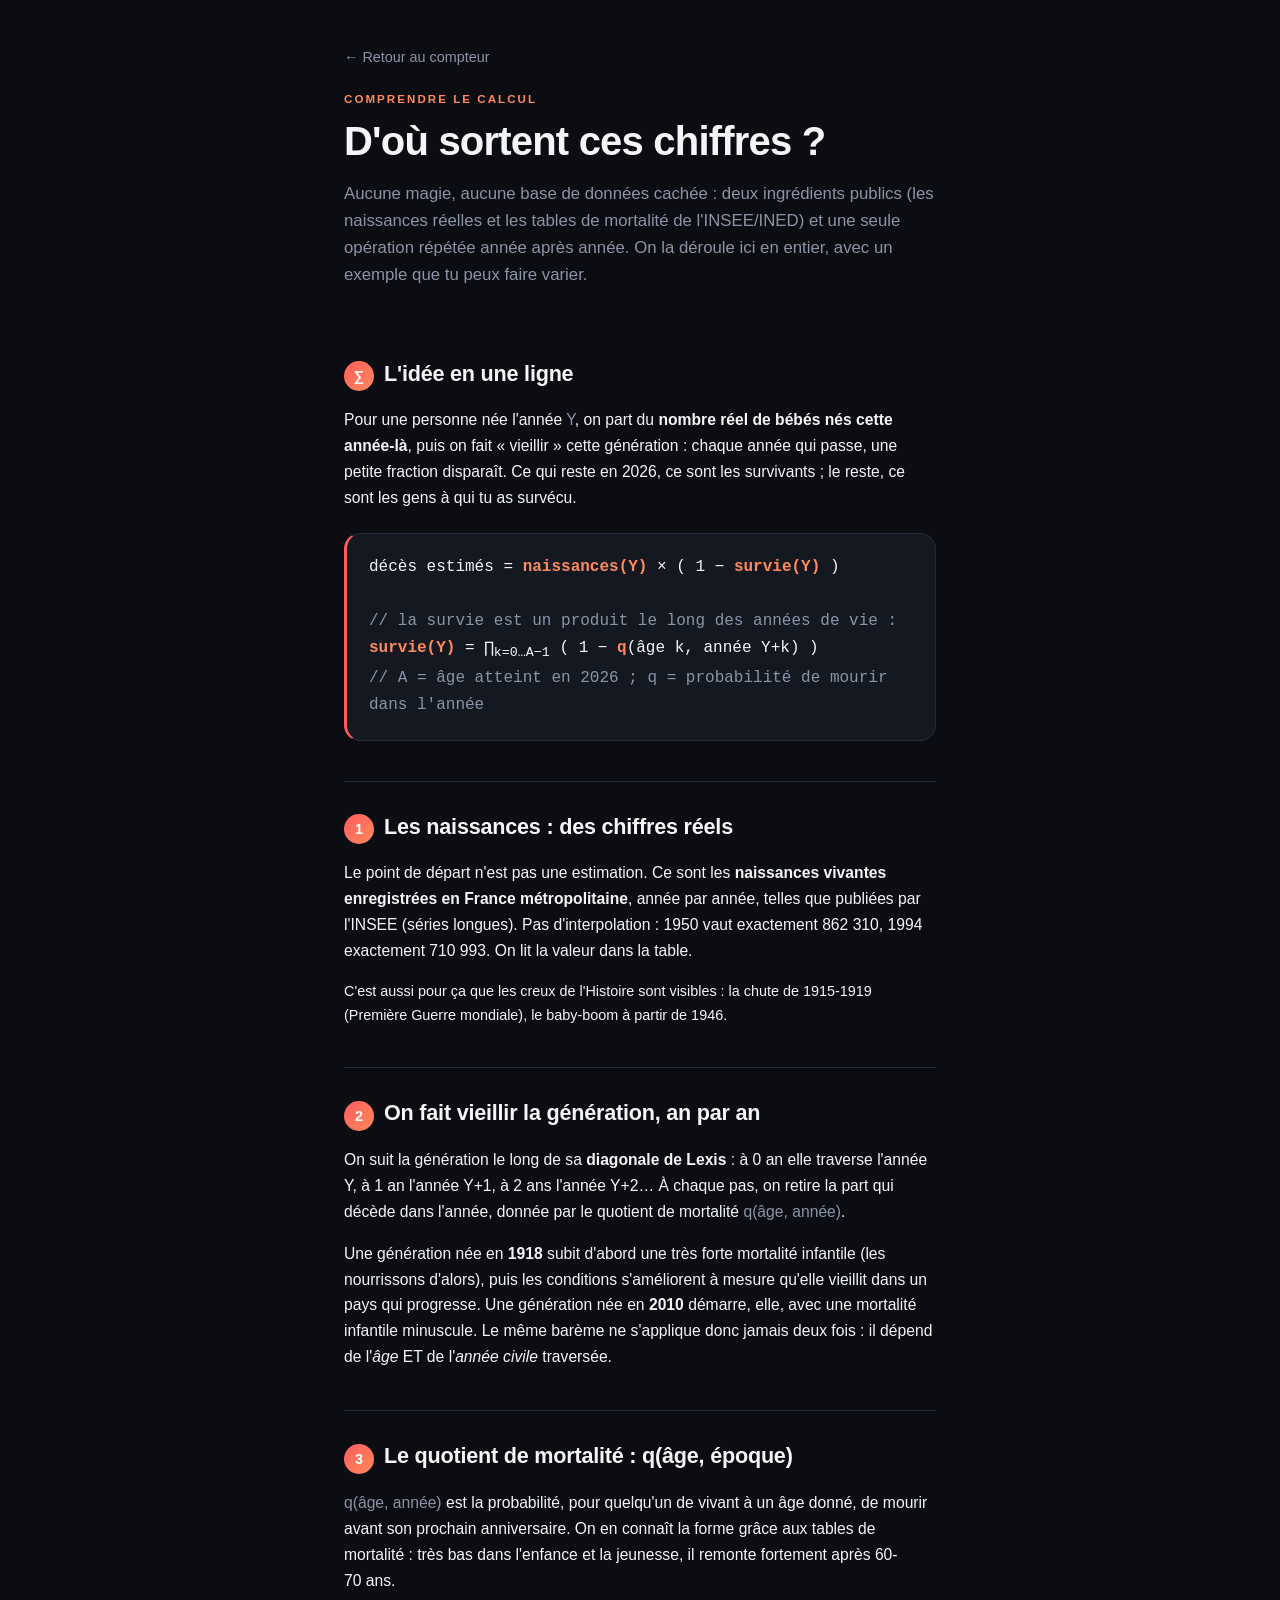
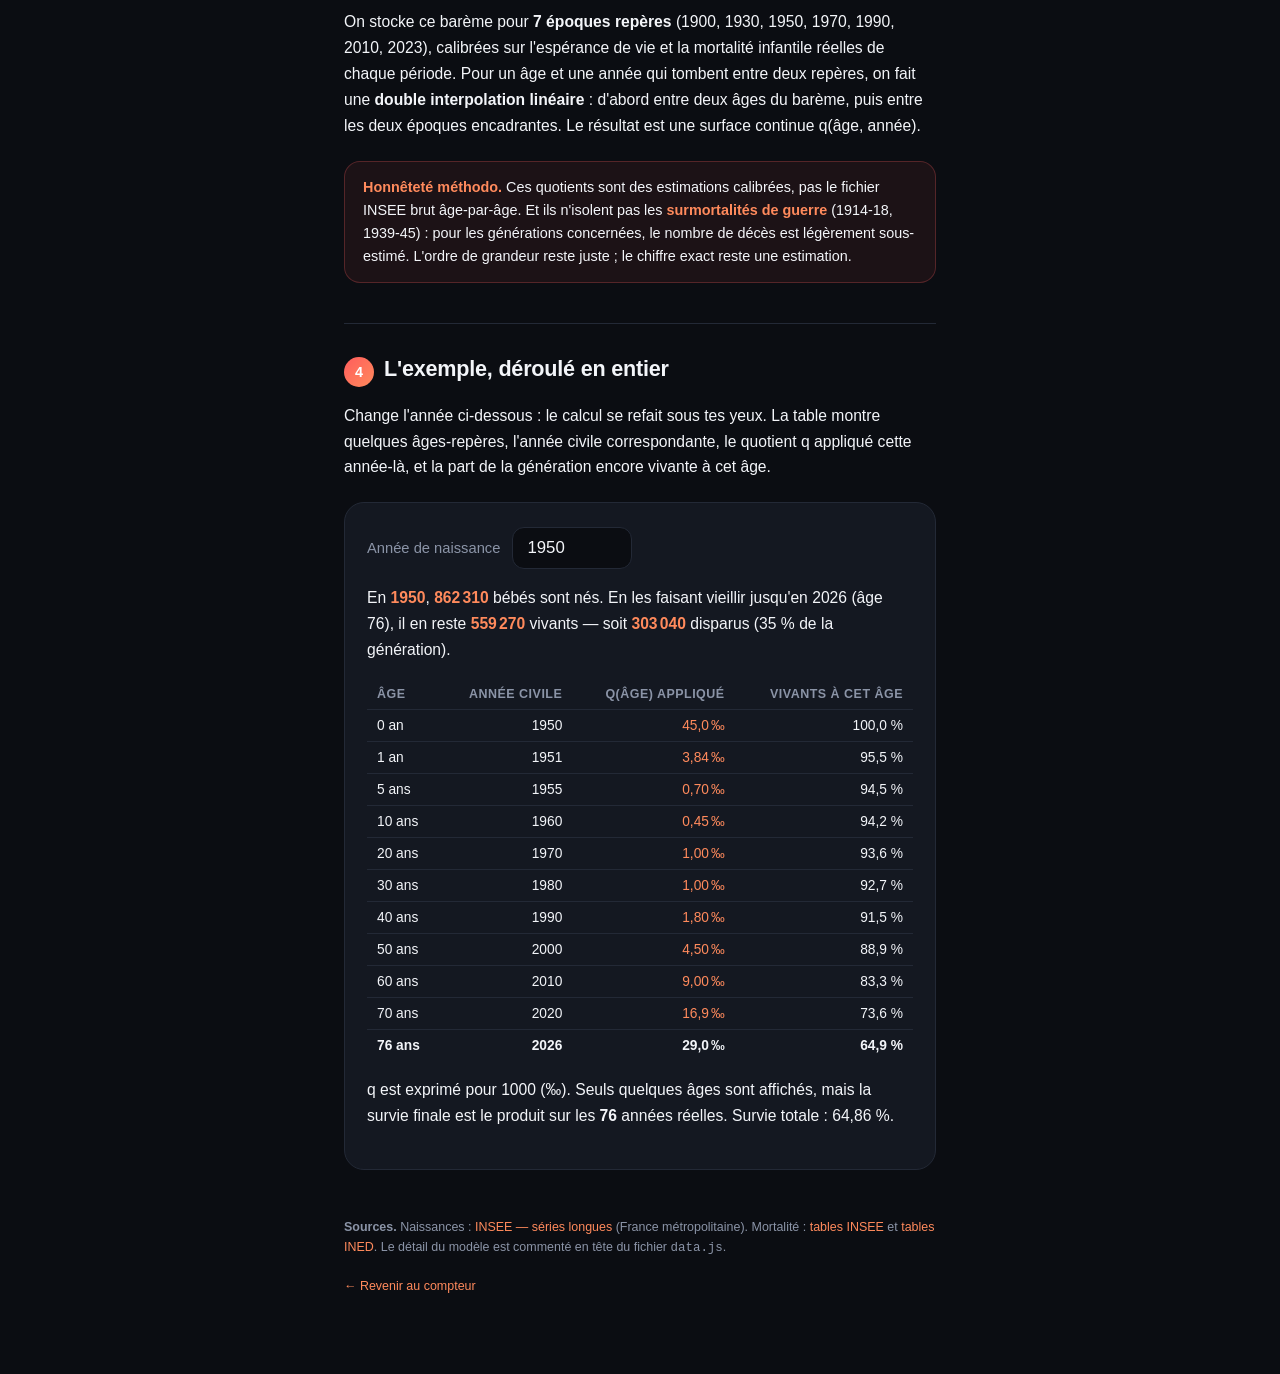
==== calcul.html @ ddea370c "deathcount: bannière + page « Comprendre le calcul » (méthode détaillée + exemple interactif) Co-Aut" ====
<!DOCTYPE html>
<html lang="fr">
<head>
  <meta charset="UTF-8" />
  <meta name="viewport" content="width=device-width, initial-scale=1.0" />
  <title>Comprendre le calcul — Le compteur des survivants</title>
  <meta name="description" content="La méthode complète : comment on estime à combien de personnes nées la même année que toi tu as survécu, à partir des naissances réelles et des tables de mortalité." />
  <link rel="stylesheet" href="style.css" />
</head>
<body>
  <main class="app method">
    <a class="back-link" href="index.html">← Retour au compteur</a>

    <header class="hero" style="text-align:left">
      <p class="eyebrow">Comprendre le calcul</p>
      <h1>D'où sortent ces chiffres&nbsp;?</h1>
      <p class="lead">
        Aucune magie, aucune base de données cachée&nbsp;: deux ingrédients publics
        (les naissances réelles et les tables de mortalité de l'INSEE/INED) et une
        seule opération répétée année après année. On la déroule ici en entier,
        avec un exemple que tu peux faire varier.
      </p>
    </header>

    <!-- Étape 0 : la formule -->
    <section class="step">
      <span class="step-num">∑</span><h2>L'idée en une ligne</h2>
      <p>
        Pour une personne née l'année <span class="muted">Y</span>, on part du
        <strong>nombre réel de bébés nés cette année-là</strong>, puis on fait
        «&nbsp;vieillir&nbsp;» cette génération&nbsp;: chaque année qui passe, une petite
        fraction disparaît. Ce qui reste en 2026, ce sont les survivants&nbsp;; le reste,
        ce sont les gens à qui tu as survécu.
      </p>
      <div class="formula">
        décès estimés = <span class="var">naissances(Y)</span> × ( 1 − <span class="var">survie(Y)</span> )<br /><br />
        <span class="cmt">// la survie est un produit le long des années de vie :</span><br />
        <span class="var">survie(Y)</span> = ∏<sub>k=0…A−1</sub> ( 1 − <span class="var">q</span>(âge&nbsp;k, année&nbsp;Y+k) )<br />
        <span class="cmt">// A = âge atteint en 2026 ;  q = probabilité de mourir dans l'année</span>
      </div>
    </section>

    <!-- Étape 1 : naissances -->
    <section class="step">
      <span class="step-num">1</span><h2>Les naissances&nbsp;: des chiffres réels</h2>
      <p>
        Le point de départ n'est pas une estimation. Ce sont les
        <strong>naissances vivantes enregistrées en France métropolitaine</strong>,
        année par année, telles que publiées par l'INSEE (séries longues). Pas
        d'interpolation&nbsp;: 1950 vaut exactement 862&nbsp;310, 1994 exactement
        710&nbsp;993. On lit la valeur dans la table.
      </p>
      <p class="muted" style="font-size:.9rem">
        C'est aussi pour ça que les creux de l'Histoire sont visibles&nbsp;: la chute de
        1915-1919 (Première Guerre mondiale), le baby-boom à partir de 1946.
      </p>
    </section>

    <!-- Étape 2 : vieillir la génération -->
    <section class="step">
      <span class="step-num">2</span><h2>On fait vieillir la génération, an par an</h2>
      <p>
        On suit la génération le long de sa <strong>diagonale de Lexis</strong>&nbsp;:
        à 0&nbsp;an elle traverse l'année Y, à 1&nbsp;an l'année Y+1, à 2&nbsp;ans
        l'année Y+2… À chaque pas, on retire la part qui décède dans l'année,
        donnée par le quotient de mortalité <span class="muted">q(âge, année)</span>.
      </p>
      <p>
        Une génération née en <strong>1918</strong> subit d'abord une très forte
        mortalité infantile (les nourrissons d'alors), puis les conditions
        s'améliorent à mesure qu'elle vieillit dans un pays qui progresse. Une
        génération née en <strong>2010</strong> démarre, elle, avec une mortalité
        infantile minuscule. Le même barème ne s'applique donc jamais deux fois&nbsp;:
        il dépend de l'<em>âge</em> ET de l'<em>année civile</em> traversée.
      </p>
    </section>

    <!-- Étape 3 : tables de mortalité -->
    <section class="step">
      <span class="step-num">3</span><h2>Le quotient de mortalité&nbsp;: q(âge, époque)</h2>
      <p>
        <span class="muted">q(âge, année)</span> est la probabilité, pour quelqu'un
        de vivant à un âge donné, de mourir avant son prochain anniversaire. On en
        connaît la forme grâce aux tables de mortalité&nbsp;: très bas dans l'enfance
        et la jeunesse, il remonte fortement après 60-70&nbsp;ans.
      </p>
      <p>
        On stocke ce barème pour <strong>7 époques repères</strong> (1900, 1930,
        1950, 1970, 1990, 2010, 2023), calibrées sur l'espérance de vie et la
        mortalité infantile réelles de chaque période. Pour un âge et une année qui
        tombent entre deux repères, on fait une <strong>double interpolation
        linéaire</strong>&nbsp;: d'abord entre deux âges du barème, puis entre les deux
        époques encadrantes. Le résultat est une surface continue q(âge, année).
      </p>
      <div class="note">
        <strong>Honnêteté méthodo.</strong> Ces quotients sont des estimations
        calibrées, pas le fichier INSEE brut âge-par-âge. Et ils n'isolent pas les
        <strong>surmortalités de guerre</strong> (1914-18, 1939-45)&nbsp;: pour les
        générations concernées, le nombre de décès est légèrement sous-estimé.
        L'ordre de grandeur reste juste&nbsp;; le chiffre exact reste une estimation.
      </div>
    </section>

    <!-- Étape 4 : exemple interactif -->
    <section class="step">
      <span class="step-num">4</span><h2>L'exemple, déroulé en entier</h2>
      <p>
        Change l'année ci-dessous&nbsp;: le calcul se refait sous tes yeux. La table
        montre quelques âges-repères, l'année civile correspondante, le quotient
        q appliqué cette année-là, et la part de la génération encore vivante
        à cet âge.
      </p>

      <div class="try">
        <div class="try-controls">
          <label for="demo-year">Année de naissance</label>
          <input id="demo-year" type="number" min="1900" max="2025" value="1950" />
        </div>

        <p class="try-summary" id="demo-summary"></p>

        <table class="method-table">
          <thead>
            <tr>
              <th>Âge</th>
              <th>Année civile</th>
              <th>q(âge) appliqué</th>
              <th>Vivants à cet âge</th>
            </tr>
          </thead>
          <tbody id="demo-rows"></tbody>
        </table>
        <p class="table-caption" id="demo-caption"></p>
      </div>
    </section>

    <!-- Sources -->
    <footer class="footer" style="text-align:left">
      <p>
        <strong>Sources.</strong>
        Naissances&nbsp;: <a href="https://www.insee.fr/fr/statistiques/8582147" target="_blank" rel="noopener">INSEE — séries longues</a>
        (France métropolitaine).
        Mortalité&nbsp;: <a href="https://www.insee.fr/fr/statistiques/8313953" target="_blank" rel="noopener">tables INSEE</a>
        et <a href="https://www.ined.fr/fr/tout-savoir-population/chiffres/france/mortalite-cause-deces/table-mortalite/" target="_blank" rel="noopener">tables INED</a>.
        Le détail du modèle est commenté en tête du fichier <code>data.js</code>.
      </p>
      <p style="margin-top:18px"><a href="index.html">← Revenir au compteur</a></p>
    </footer>
  </main>

  <script src="data.js"></script>
  <script src="calcul.js"></script>
</body>
</html>
---- style.css ----
:root {
  --bg: #0b0d12;
  --bg-soft: #141821;
  --fg: #f3f5f9;
  --muted: #8b94a7;
  --accent: #ff5c5c;
  --accent-soft: #ff8a5c;
  --good: #4cd5a3;
  --line: #232936;
  --radius: 16px;
  --max: 640px;
}

* { box-sizing: border-box; }

html, body {
  margin: 0;
  padding: 0;
  background: var(--bg);
  color: var(--fg);
  font-family: -apple-system, BlinkMacSystemFont, "Segoe UI", Roboto, Helvetica, Arial, sans-serif;
  -webkit-font-smoothing: antialiased;
}

body {
  background:
    radial-gradient(900px 500px at 50% -10%, rgba(255, 92, 92, 0.18), transparent 60%),
    var(--bg);
  min-height: 100vh;
  display: flex;
  justify-content: center;
}

.app {
  width: 100%;
  max-width: var(--max);
  padding: 48px 24px 64px;
}

.hero { text-align: center; }

.eyebrow {
  text-transform: uppercase;
  letter-spacing: 0.18em;
  font-size: 0.72rem;
  color: var(--accent-soft);
  margin: 0 0 14px;
  font-weight: 600;
}

.flag {
  display: inline-block;
  margin-left: 8px;
  padding: 3px 9px;
  border-radius: 999px;
  background: var(--bg-soft);
  border: 1px solid var(--line);
  color: var(--fg);
  letter-spacing: 0.04em;
}

h1 {
  font-size: clamp(1.9rem, 6vw, 2.9rem);
  line-height: 1.1;
  margin: 0 0 18px;
  font-weight: 800;
  letter-spacing: -0.02em;
}

.sub {
  color: var(--muted);
  font-size: 1.02rem;
  line-height: 1.6;
  max-width: 480px;
  margin: 0 auto;
}

.form {
  display: flex;
  gap: 10px;
  margin: 38px auto 0;
  max-width: 460px;
}

.form input {
  flex: 1;
  background: var(--bg-soft);
  border: 1px solid var(--line);
  border-radius: var(--radius);
  color: var(--fg);
  font-size: 1.1rem;
  padding: 16px 18px;
  outline: none;
  transition: border-color 0.15s;
}

.form input:focus { border-color: var(--accent); }

.form button {
  background: linear-gradient(135deg, var(--accent), var(--accent-soft));
  border: none;
  border-radius: var(--radius);
  color: #fff;
  font-size: 1.05rem;
  font-weight: 700;
  padding: 0 26px;
  cursor: pointer;
  transition: transform 0.1s, filter 0.15s;
}

.form button:hover { filter: brightness(1.08); }
.form button:active { transform: scale(0.97); }

.error {
  text-align: center;
  color: var(--accent);
  min-height: 1.2em;
  margin: 12px 0 0;
  font-size: 0.92rem;
}

.result {
  margin-top: 40px;
  background: var(--bg-soft);
  border: 1px solid var(--line);
  border-radius: 24px;
  padding: 36px 28px;
  text-align: center;
  animation: rise 0.5s ease both;
}

@keyframes rise {
  from { opacity: 0; transform: translateY(16px); }
  to { opacity: 1; transform: translateY(0); }
}

.result-lead { color: var(--muted); margin: 0; font-size: 1rem; }

.result-number {
  font-size: clamp(3rem, 14vw, 5.5rem);
  font-weight: 800;
  line-height: 1;
  margin: 8px 0;
  background: linear-gradient(135deg, var(--accent), var(--accent-soft));
  -webkit-background-clip: text;
  background-clip: text;
  -webkit-text-fill-color: transparent;
  letter-spacing: -0.03em;
}

.result-tail { margin: 0; font-size: 1.1rem; color: var(--fg); }

.stats {
  display: grid;
  grid-template-columns: repeat(3, 1fr);
  gap: 12px;
  margin: 30px 0 24px;
}

.stat {
  background: var(--bg);
  border: 1px solid var(--line);
  border-radius: var(--radius);
  padding: 16px 10px;
  display: flex;
  flex-direction: column;
  gap: 6px;
}

.stat-value { font-size: 1.25rem; font-weight: 700; }
.stat-label { font-size: 0.72rem; color: var(--muted); line-height: 1.3; }

.bar {
  display: flex;
  height: 26px;
  border-radius: 999px;
  overflow: hidden;
  background: var(--bg);
  border: 1px solid var(--line);
}

.bar-dead,
.bar-alive {
  height: 100%;
  width: 0;
  transition: width 1s cubic-bezier(0.22, 1, 0.36, 1);
}

.bar-dead { background: linear-gradient(90deg, var(--accent), var(--accent-soft)); }
.bar-alive { background: linear-gradient(90deg, var(--good), #6ee7c0); }

.legend {
  display: flex;
  justify-content: center;
  gap: 22px;
  margin: 14px 0 0;
  font-size: 0.82rem;
  color: var(--muted);
}

.legend-item { display: inline-flex; align-items: center; gap: 7px; }
.legend-item span:first-child + span,
.legend span[id] { color: var(--fg); font-weight: 700; }

.dot { width: 10px; height: 10px; border-radius: 50%; display: inline-block; }
.dot-dead { background: var(--accent); }
.dot-alive { background: var(--good); }

.bar-caption { font-size: 0.8rem; color: var(--muted); margin: 16px 0 0; }

.explain-banner {
  display: flex;
  align-items: center;
  gap: 16px;
  margin-top: 28px;
  padding: 18px 20px;
  background: var(--bg-soft);
  border: 1px solid var(--line);
  border-radius: var(--radius);
  text-decoration: none;
  color: var(--fg);
  transition: border-color 0.15s, transform 0.1s, background 0.15s;
}

.explain-banner:hover {
  border-color: var(--accent-soft);
  background: #181d28;
}

.explain-banner:active { transform: scale(0.99); }

.explain-icon {
  font-size: 1.5rem;
  line-height: 1;
  flex: none;
}

.explain-text { display: flex; flex-direction: column; gap: 3px; flex: 1; }
.explain-title { font-weight: 700; font-size: 1rem; }
.explain-sub { color: var(--muted); font-size: 0.84rem; line-height: 1.4; }

.explain-arrow {
  font-size: 1.3rem;
  color: var(--accent-soft);
  flex: none;
  transition: transform 0.15s;
}

.explain-banner:hover .explain-arrow { transform: translateX(4px); }

.footer {
  margin-top: 48px;
  text-align: center;
  color: var(--muted);
  font-size: 0.78rem;
  line-height: 1.6;
}

.footer a { color: var(--accent-soft); text-decoration: none; }
.footer a:hover { text-decoration: underline; }

.visually-hidden {
  position: absolute;
  width: 1px; height: 1px;
  overflow: hidden;
  clip: rect(0 0 0 0);
}

/* ───────────────────────── Page « Comprendre le calcul » ───────────────────────── */

.back-link {
  display: inline-flex;
  align-items: center;
  gap: 7px;
  color: var(--muted);
  text-decoration: none;
  font-size: 0.9rem;
  margin-bottom: 28px;
  transition: color 0.15s;
}
.back-link:hover { color: var(--fg); }

.method h1 {
  font-size: clamp(1.7rem, 5.5vw, 2.5rem);
  text-align: left;
}

.method .lead {
  color: var(--muted);
  font-size: 1.05rem;
  line-height: 1.6;
  margin: 0 0 8px;
}

.step {
  margin-top: 40px;
  padding-top: 32px;
  border-top: 1px solid var(--line);
}

.step:first-of-type { border-top: none; }

.step-num {
  display: inline-flex;
  align-items: center;
  justify-content: center;
  width: 30px;
  height: 30px;
  border-radius: 50%;
  background: linear-gradient(135deg, var(--accent), var(--accent-soft));
  color: #fff;
  font-weight: 800;
  font-size: 0.9rem;
  margin-right: 10px;
  vertical-align: middle;
}

.step h2 {
  display: inline;
  font-size: 1.35rem;
  font-weight: 800;
  letter-spacing: -0.01em;
}

.step p {
  color: var(--fg);
  line-height: 1.65;
  font-size: 0.98rem;
  margin: 16px 0;
}

.step p .muted { color: var(--muted); }

.formula {
  background: var(--bg-soft);
  border: 1px solid var(--line);
  border-left: 3px solid var(--accent);
  border-radius: var(--radius);
  padding: 20px 22px;
  margin: 22px 0;
  font-family: "SF Mono", ui-monospace, "Cascadia Code", Menlo, Consolas, monospace;
  font-size: 1rem;
  line-height: 1.7;
  overflow-x: auto;
  color: var(--fg);
}

.formula .var { color: var(--accent-soft); font-weight: 600; }
.formula .cmt { color: var(--muted); }

.note {
  background: rgba(255, 92, 92, 0.07);
  border: 1px solid rgba(255, 92, 92, 0.25);
  border-radius: var(--radius);
  padding: 14px 18px;
  font-size: 0.9rem;
  line-height: 1.6;
  color: var(--fg);
  margin: 22px 0;
}

.note strong { color: var(--accent-soft); }

/* Exemple interactif */
.try {
  background: var(--bg-soft);
  border: 1px solid var(--line);
  border-radius: 20px;
  padding: 24px 22px;
  margin: 22px 0;
}

.try-controls {
  display: flex;
  align-items: center;
  gap: 12px;
  flex-wrap: wrap;
  margin-bottom: 8px;
}

.try-controls label { font-size: 0.92rem; color: var(--muted); }

.try-controls input {
  width: 120px;
  background: var(--bg);
  border: 1px solid var(--line);
  border-radius: 12px;
  color: var(--fg);
  font-size: 1.05rem;
  padding: 10px 14px;
  outline: none;
}
.try-controls input:focus { border-color: var(--accent); }

.try-summary {
  margin: 18px 0 8px;
  font-size: 1.02rem;
  line-height: 1.7;
}
.try-summary b { color: var(--accent-soft); }

.method-table {
  width: 100%;
  border-collapse: collapse;
  margin: 14px 0 4px;
  font-size: 0.86rem;
  font-variant-numeric: tabular-nums;
}

.method-table th,
.method-table td {
  text-align: right;
  padding: 8px 10px;
  border-bottom: 1px solid var(--line);
}

.method-table th {
  color: var(--muted);
  font-weight: 600;
  font-size: 0.78rem;
  text-transform: uppercase;
  letter-spacing: 0.04em;
}

.method-table td:first-child,
.method-table th:first-child { text-align: left; }

.method-table tbody tr:last-child td { border-bottom: none; }
.method-table .row-final td {
  border-top: 1px solid var(--line);
  font-weight: 700;
  color: var(--fg);
}
.method-table .q-col { color: var(--accent-soft); }

.table-caption { color: var(--muted); font-size: 0.8rem; margin: 8px 0 0; line-height: 1.5; }

@media (max-width: 460px) {
  .form { flex-direction: column; }
  .form button { padding: 14px; }
  .stat-value { font-size: 1.05rem; }
  .method-table { font-size: 0.78rem; }
  .method-table th, .method-table td { padding: 6px 6px; }
}
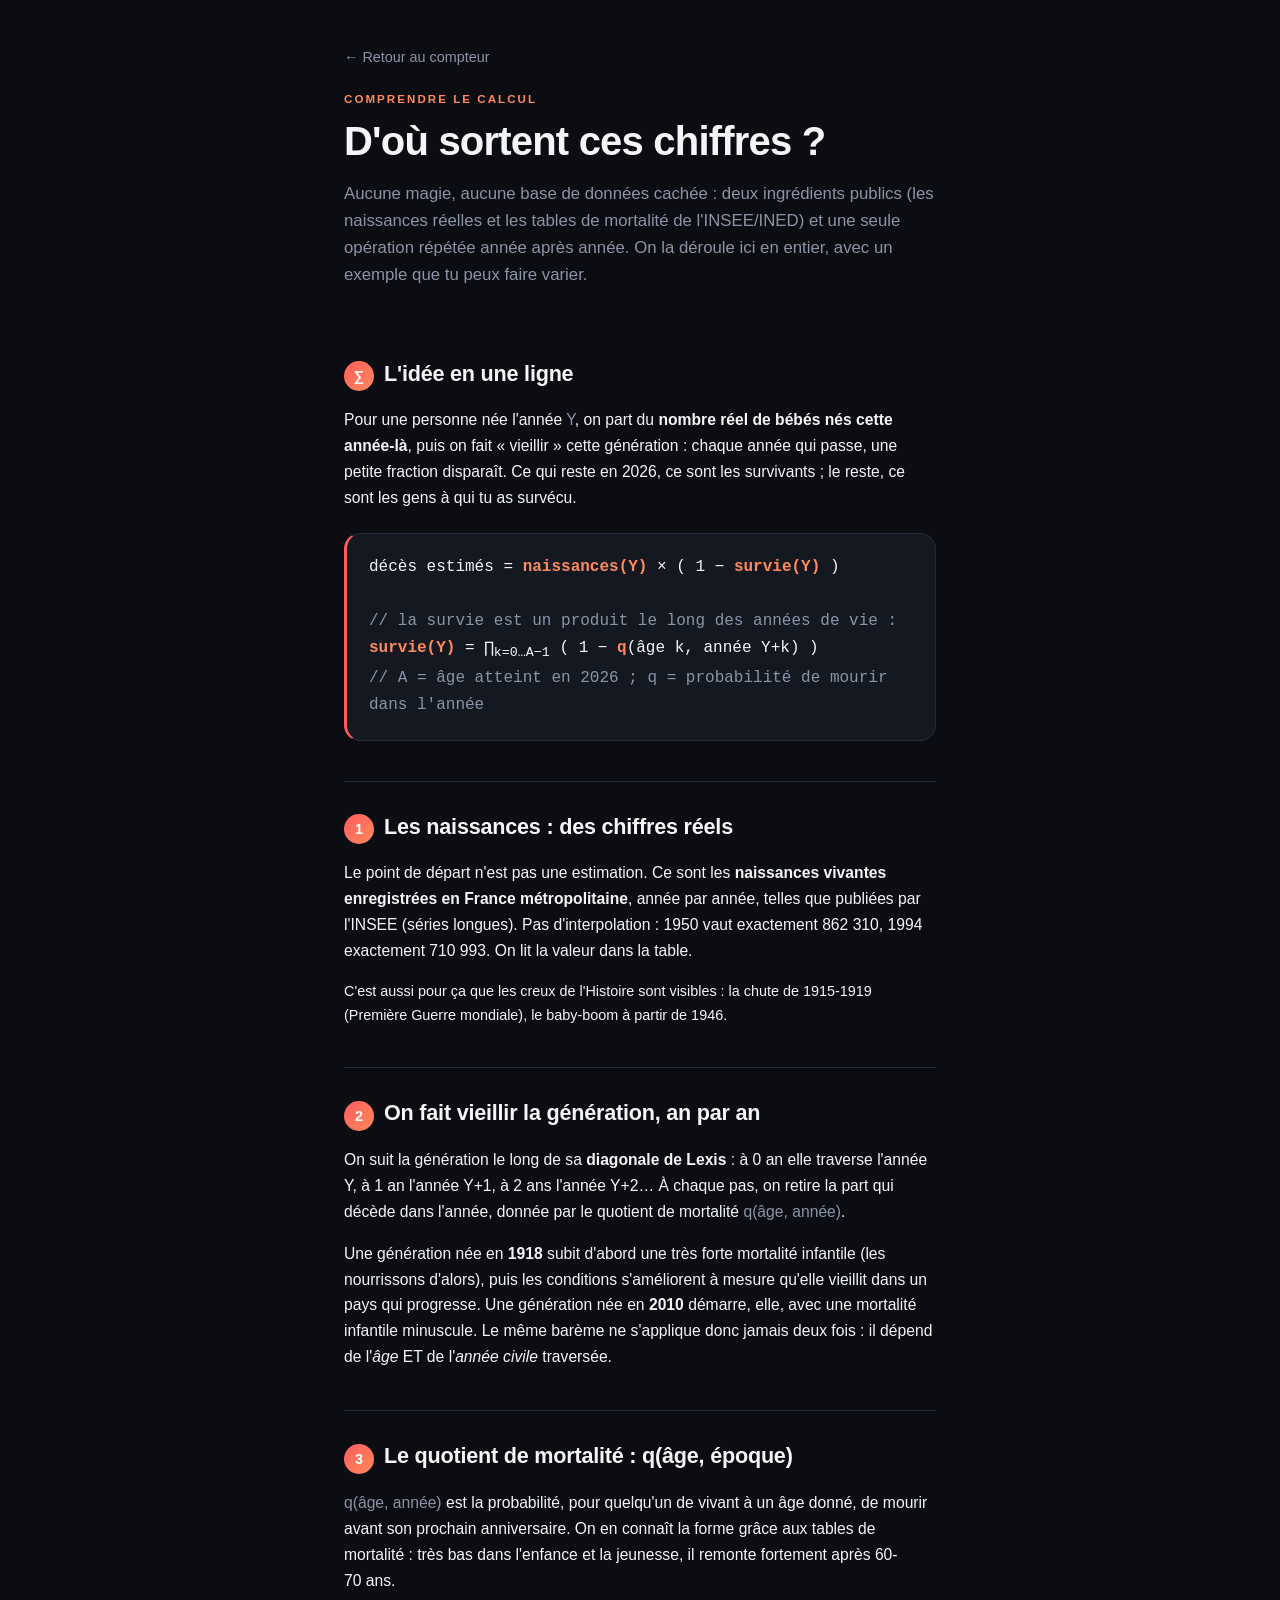
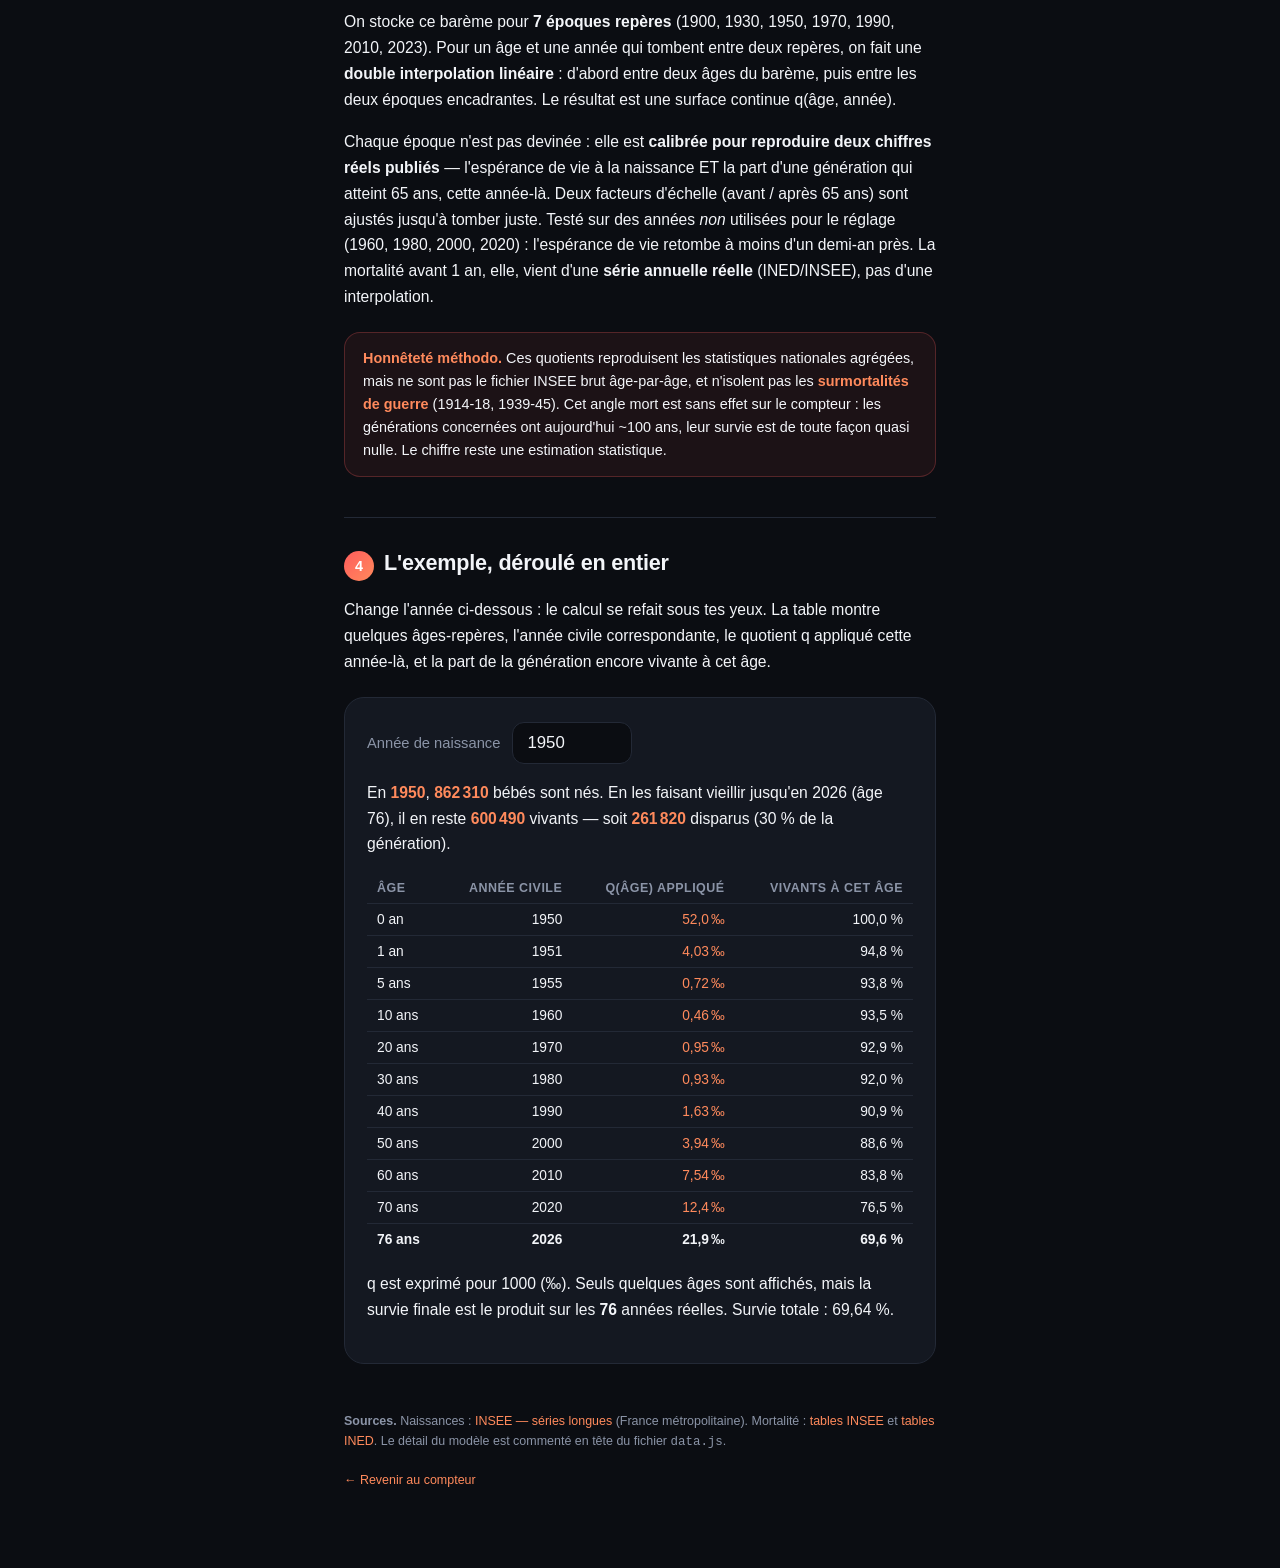
==== commit b4b18147: "data: recalibration du modèle de mortalité sur données réelles R&D précision. Le modèle précédent su" ====
--- a/calcul.html
+++ b/calcul.html
@@ -86,18 +86,28 @@
       </p>
       <p>
         On stocke ce barème pour <strong>7 époques repères</strong> (1900, 1930,
-        1950, 1970, 1990, 2010, 2023), calibrées sur l'espérance de vie et la
-        mortalité infantile réelles de chaque période. Pour un âge et une année qui
-        tombent entre deux repères, on fait une <strong>double interpolation
-        linéaire</strong>&nbsp;: d'abord entre deux âges du barème, puis entre les deux
-        époques encadrantes. Le résultat est une surface continue q(âge, année).
+        1950, 1970, 1990, 2010, 2023). Pour un âge et une année qui tombent entre
+        deux repères, on fait une <strong>double interpolation linéaire</strong>&nbsp;:
+        d'abord entre deux âges du barème, puis entre les deux époques encadrantes.
+        Le résultat est une surface continue q(âge, année).
+      </p>
+      <p>
+        Chaque époque n'est pas devinée&nbsp;: elle est <strong>calibrée pour
+        reproduire deux chiffres réels publiés</strong> — l'espérance de vie à la
+        naissance ET la part d'une génération qui atteint 65&nbsp;ans, cette
+        année-là. Deux facteurs d'échelle (avant / après 65&nbsp;ans) sont ajustés
+        jusqu'à tomber juste. Testé sur des années <em>non</em> utilisées pour le
+        réglage (1960, 1980, 2000, 2020)&nbsp;: l'espérance de vie retombe à moins
+        d'un demi-an près. La mortalité avant 1&nbsp;an, elle, vient d'une
+        <strong>série annuelle réelle</strong> (INED/INSEE), pas d'une interpolation.
       </p>
       <div class="note">
-        <strong>Honnêteté méthodo.</strong> Ces quotients sont des estimations
-        calibrées, pas le fichier INSEE brut âge-par-âge. Et ils n'isolent pas les
-        <strong>surmortalités de guerre</strong> (1914-18, 1939-45)&nbsp;: pour les
-        générations concernées, le nombre de décès est légèrement sous-estimé.
-        L'ordre de grandeur reste juste&nbsp;; le chiffre exact reste une estimation.
+        <strong>Honnêteté méthodo.</strong> Ces quotients reproduisent les
+        statistiques nationales agrégées, mais ne sont pas le fichier INSEE brut
+        âge-par-âge, et n'isolent pas les <strong>surmortalités de guerre</strong>
+        (1914-18, 1939-45). Cet angle mort est sans effet sur le compteur&nbsp;: les
+        générations concernées ont aujourd'hui ~100&nbsp;ans, leur survie est de
+        toute façon quasi nulle. Le chiffre reste une estimation statistique.
       </div>
     </section>
 
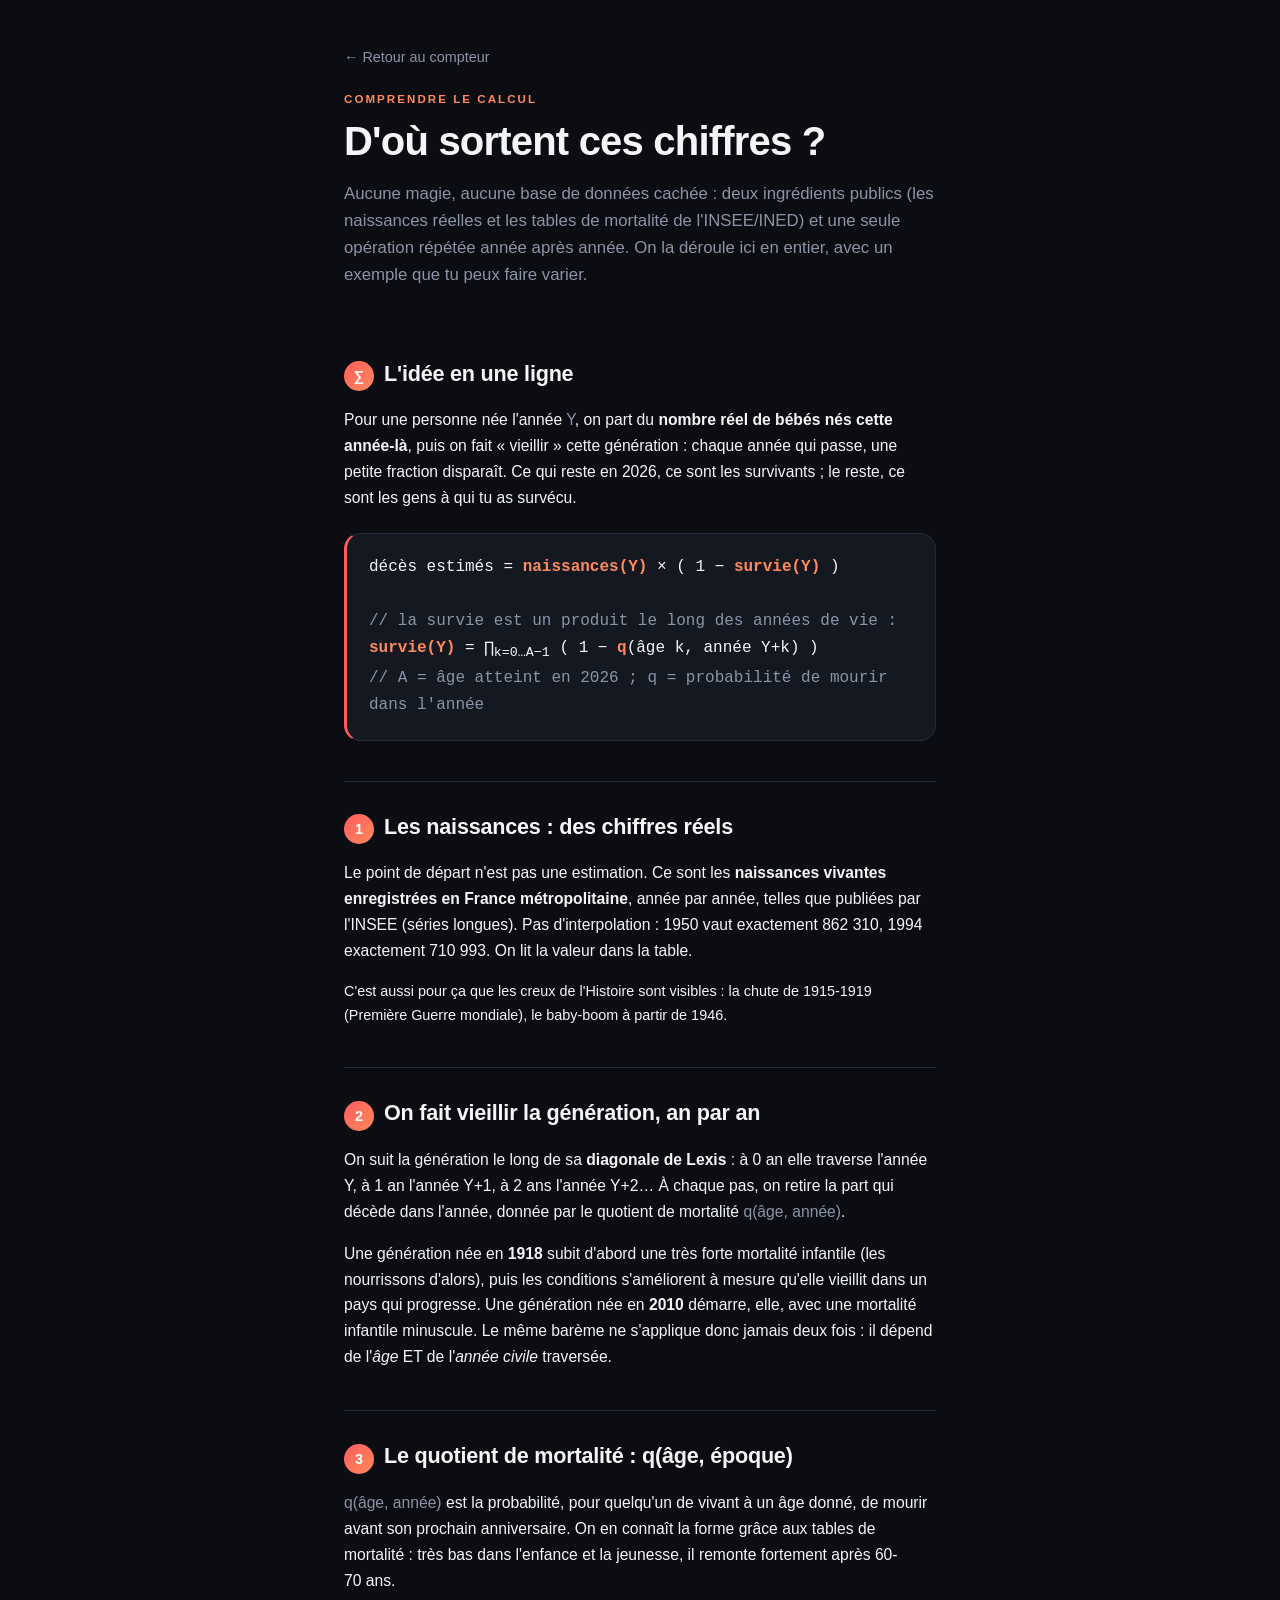
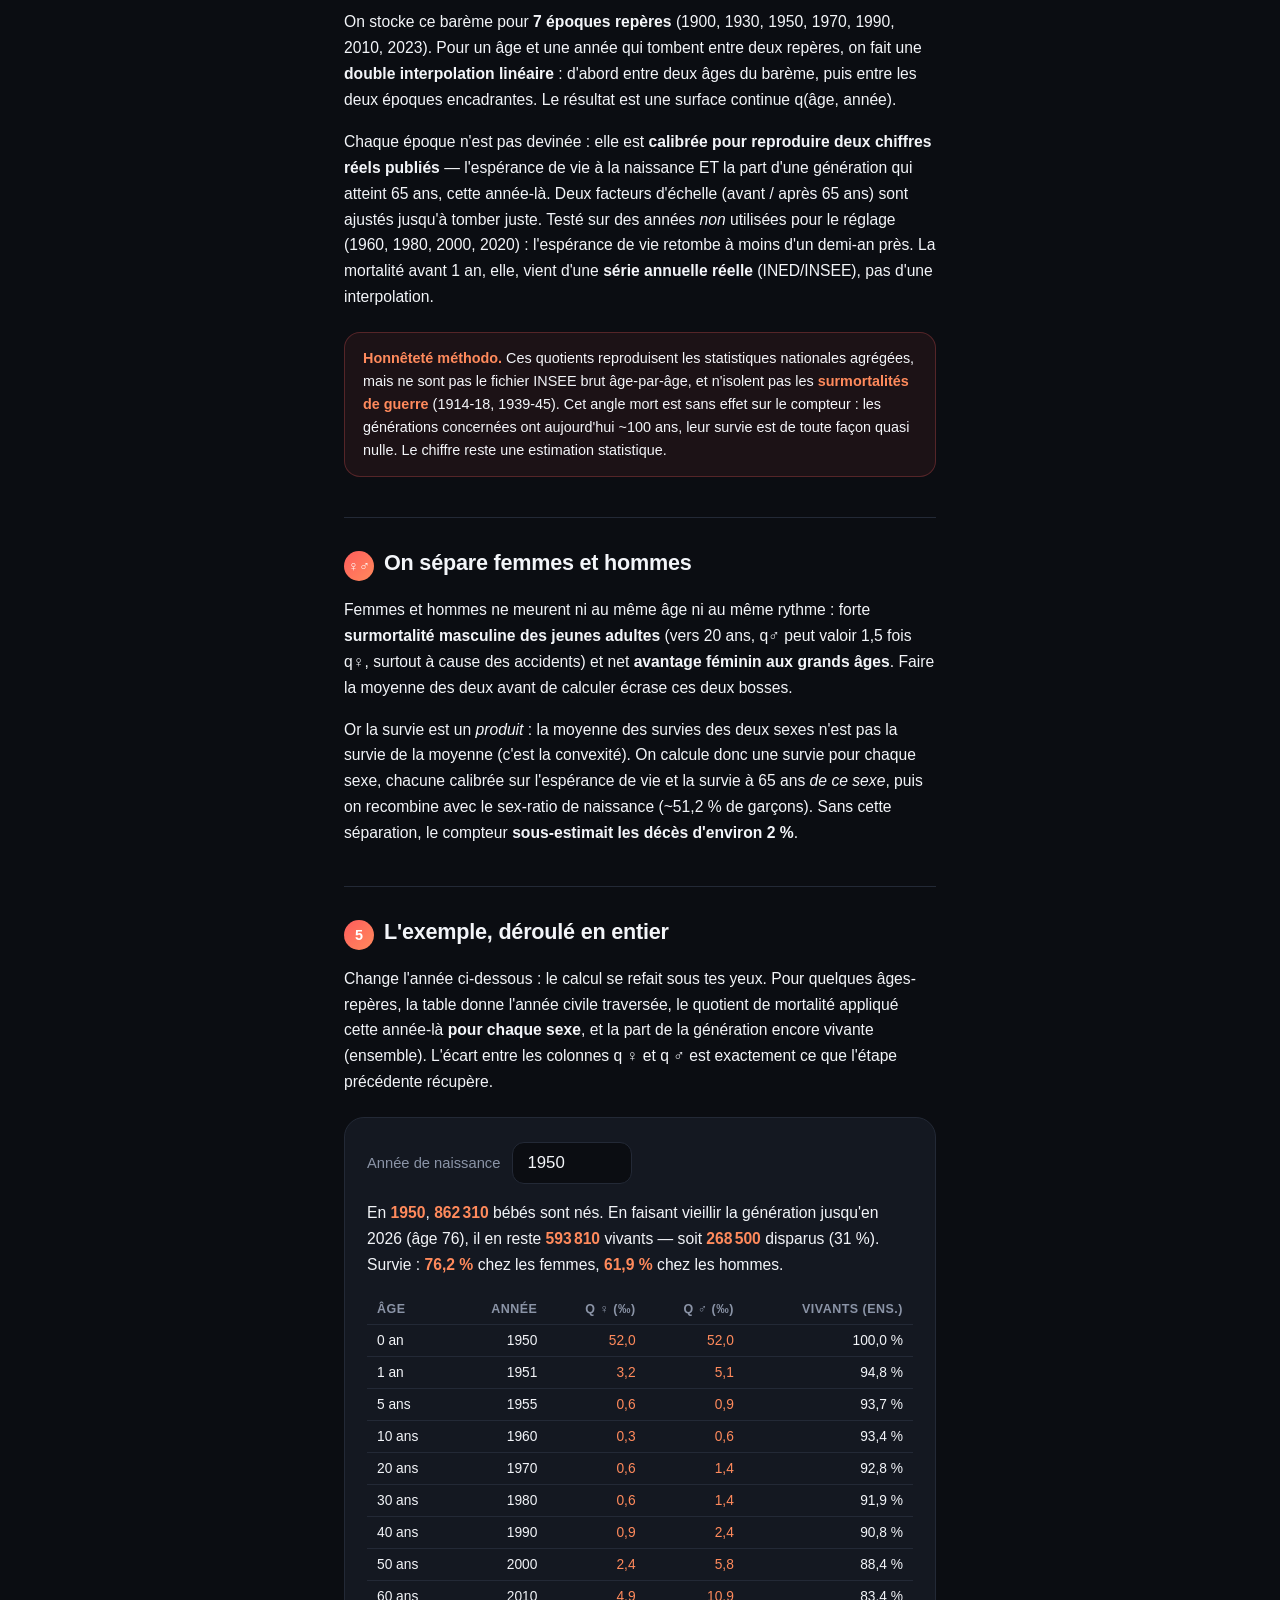
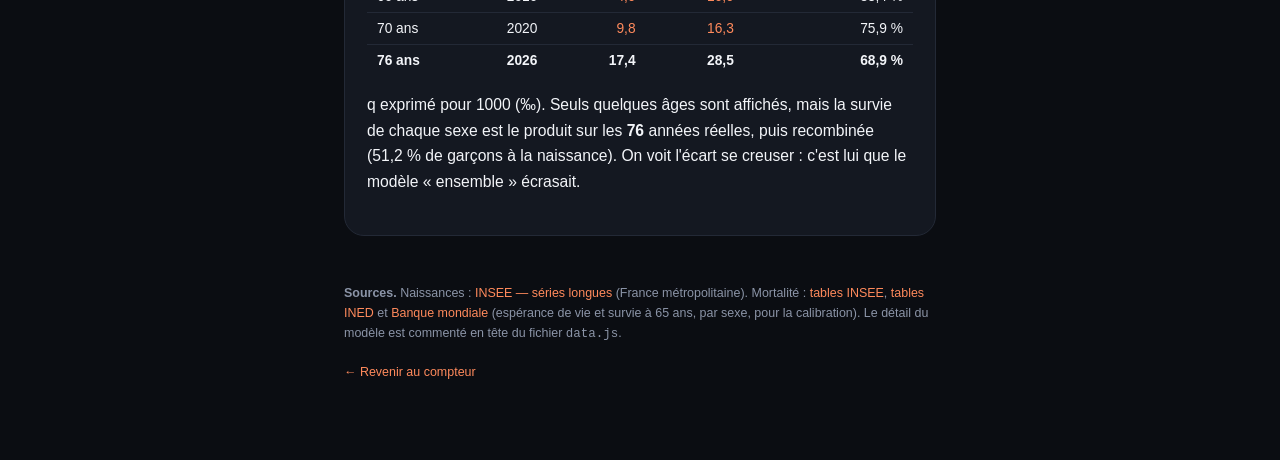
==== commit 8aab2616: "data: affinage par sexe du modèle de mortalité (R&D précision, round 2) La survie étant un produit, " ====
--- a/calcul.html
+++ b/calcul.html
@@ -111,14 +111,35 @@
       </div>
     </section>
 
-    <!-- Étape 4 : exemple interactif -->
+    <!-- Étape 4 : par sexe -->
     <section class="step">
-      <span class="step-num">4</span><h2>L'exemple, déroulé en entier</h2>
+      <span class="step-num">♀♂</span><h2>On sépare femmes et hommes</h2>
       <p>
-        Change l'année ci-dessous&nbsp;: le calcul se refait sous tes yeux. La table
-        montre quelques âges-repères, l'année civile correspondante, le quotient
-        q appliqué cette année-là, et la part de la génération encore vivante
-        à cet âge.
+        Femmes et hommes ne meurent ni au même âge ni au même rythme&nbsp;: forte
+        <strong>surmortalité masculine des jeunes adultes</strong> (vers 20&nbsp;ans,
+        q♂ peut valoir 1,5&nbsp;fois q♀, surtout à cause des accidents) et net
+        <strong>avantage féminin aux grands âges</strong>. Faire la moyenne des deux
+        avant de calculer écrase ces deux bosses.
+      </p>
+      <p>
+        Or la survie est un <em>produit</em>&nbsp;: la moyenne des survies des deux
+        sexes n'est pas la survie de la moyenne (c'est la convexité). On calcule donc
+        une survie pour chaque sexe, chacune calibrée sur l'espérance de vie et la
+        survie à 65&nbsp;ans <em>de ce sexe</em>, puis on recombine avec le sex-ratio
+        de naissance (~51,2&nbsp;% de garçons). Sans cette séparation, le compteur
+        <strong>sous-estimait les décès d'environ 2&nbsp;%</strong>.
+      </p>
+    </section>
+
+    <!-- Étape 5 : exemple interactif -->
+    <section class="step">
+      <span class="step-num">5</span><h2>L'exemple, déroulé en entier</h2>
+      <p>
+        Change l'année ci-dessous&nbsp;: le calcul se refait sous tes yeux. Pour
+        quelques âges-repères, la table donne l'année civile traversée, le quotient
+        de mortalité appliqué cette année-là <strong>pour chaque sexe</strong>, et la
+        part de la génération encore vivante (ensemble). L'écart entre les colonnes
+        q&nbsp;♀ et q&nbsp;♂ est exactement ce que l'étape précédente récupère.
       </p>
 
       <div class="try">
@@ -133,9 +154,10 @@
           <thead>
             <tr>
               <th>Âge</th>
-              <th>Année civile</th>
-              <th>q(âge) appliqué</th>
-              <th>Vivants à cet âge</th>
+              <th>Année</th>
+              <th>q ♀ (‰)</th>
+              <th>q ♂ (‰)</th>
+              <th>Vivants (ens.)</th>
             </tr>
           </thead>
           <tbody id="demo-rows"></tbody>
@@ -150,8 +172,10 @@
         <strong>Sources.</strong>
         Naissances&nbsp;: <a href="https://www.insee.fr/fr/statistiques/8582147" target="_blank" rel="noopener">INSEE — séries longues</a>
         (France métropolitaine).
-        Mortalité&nbsp;: <a href="https://www.insee.fr/fr/statistiques/8313953" target="_blank" rel="noopener">tables INSEE</a>
-        et <a href="https://www.ined.fr/fr/tout-savoir-population/chiffres/france/mortalite-cause-deces/table-mortalite/" target="_blank" rel="noopener">tables INED</a>.
+        Mortalité&nbsp;: <a href="https://www.insee.fr/fr/statistiques/8313953" target="_blank" rel="noopener">tables INSEE</a>,
+        <a href="https://www.ined.fr/fr/tout-savoir-population/chiffres/france/mortalite-cause-deces/table-mortalite/" target="_blank" rel="noopener">tables INED</a>
+        et <a href="https://donnees.banquemondiale.org/indicateur/SP.DYN.TO65.MA.ZS?locations=FR" target="_blank" rel="noopener">Banque mondiale</a>
+        (espérance de vie et survie à 65&nbsp;ans, par sexe, pour la calibration).
         Le détail du modèle est commenté en tête du fichier <code>data.js</code>.
       </p>
       <p style="margin-top:18px"><a href="index.html">← Revenir au compteur</a></p>
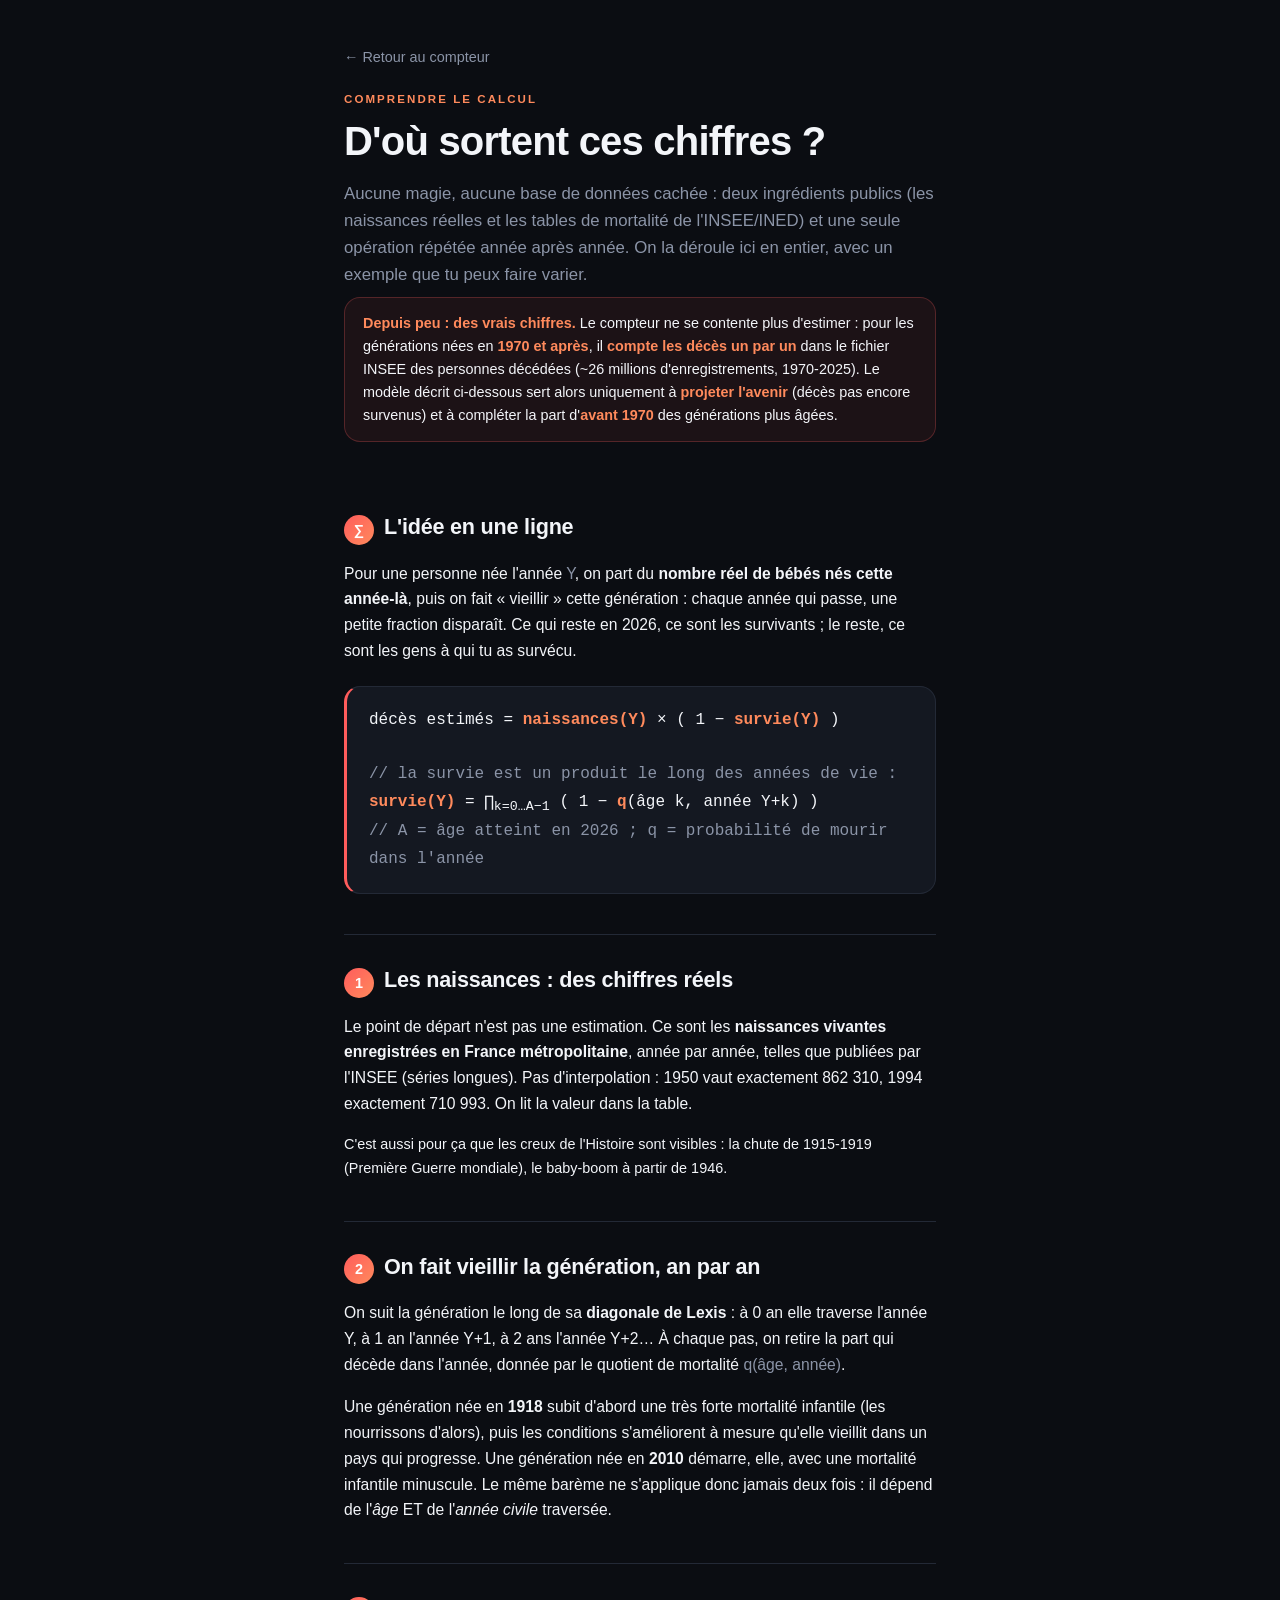
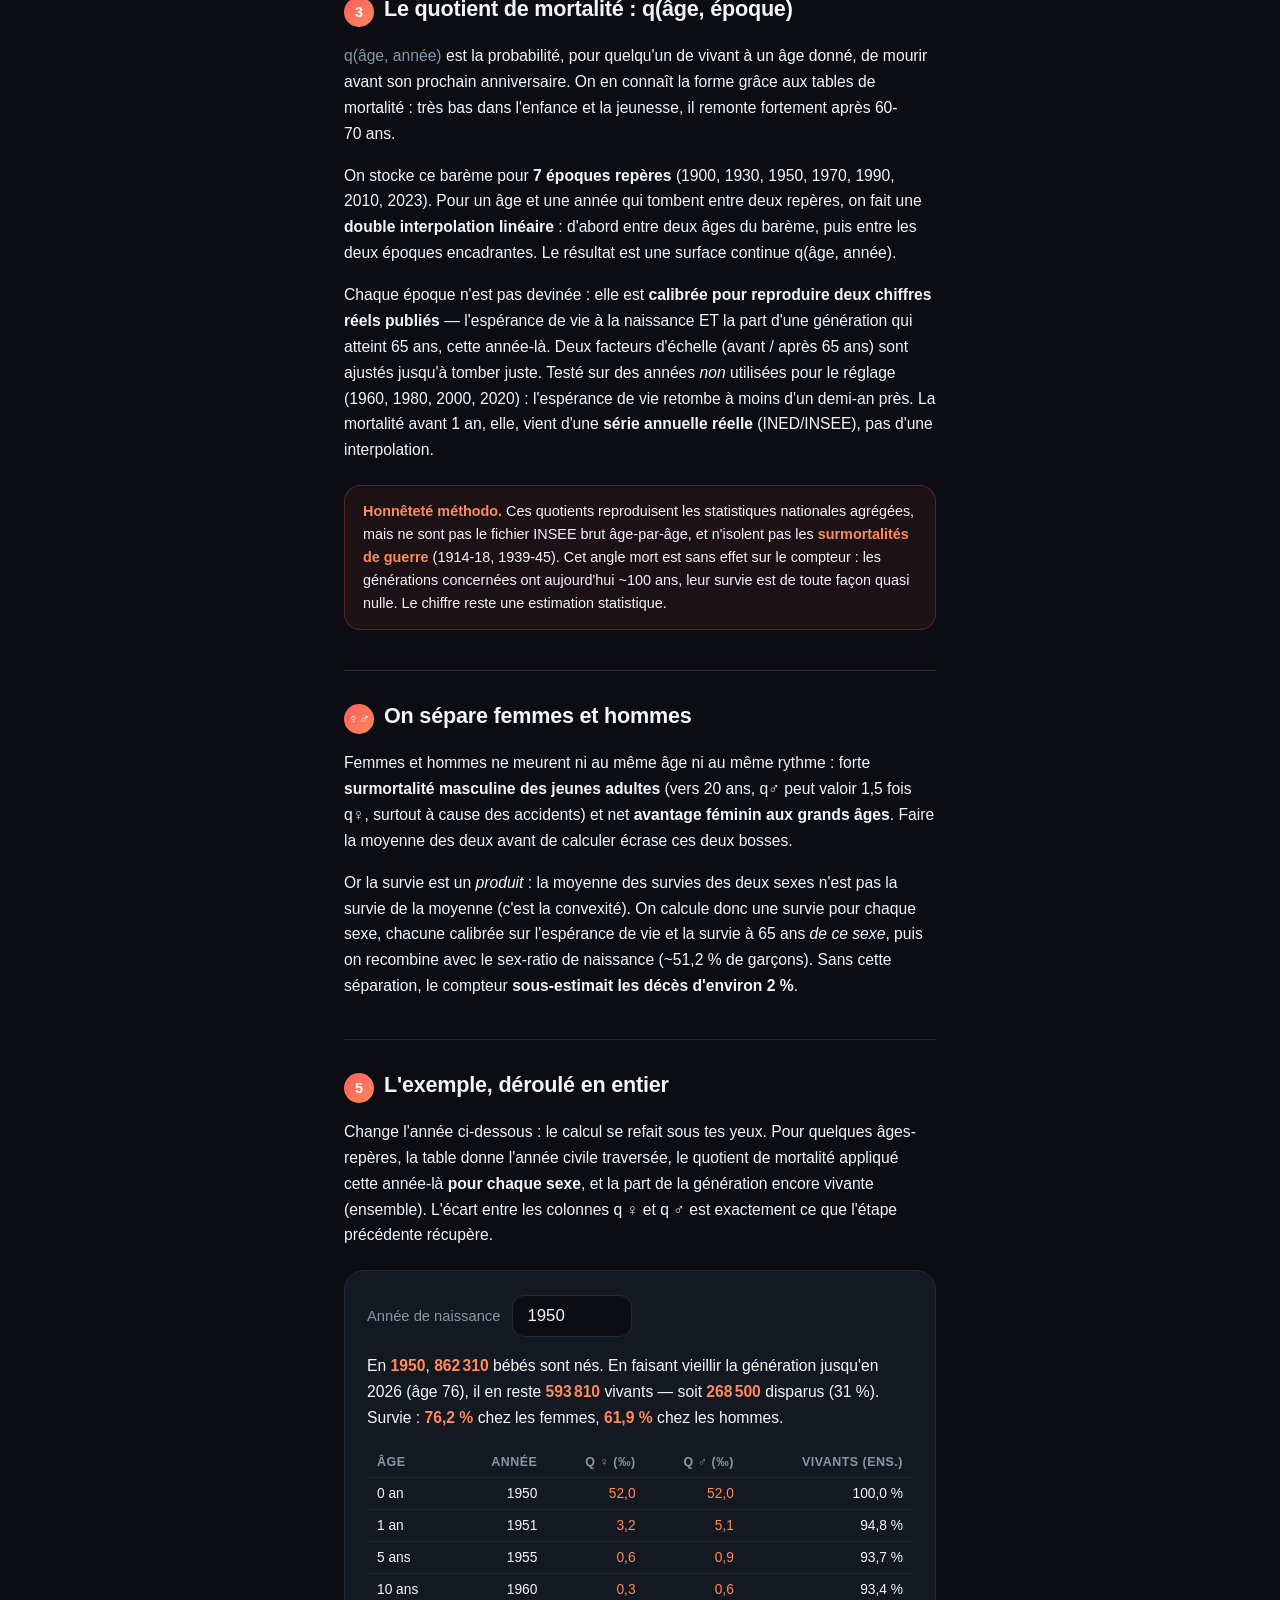
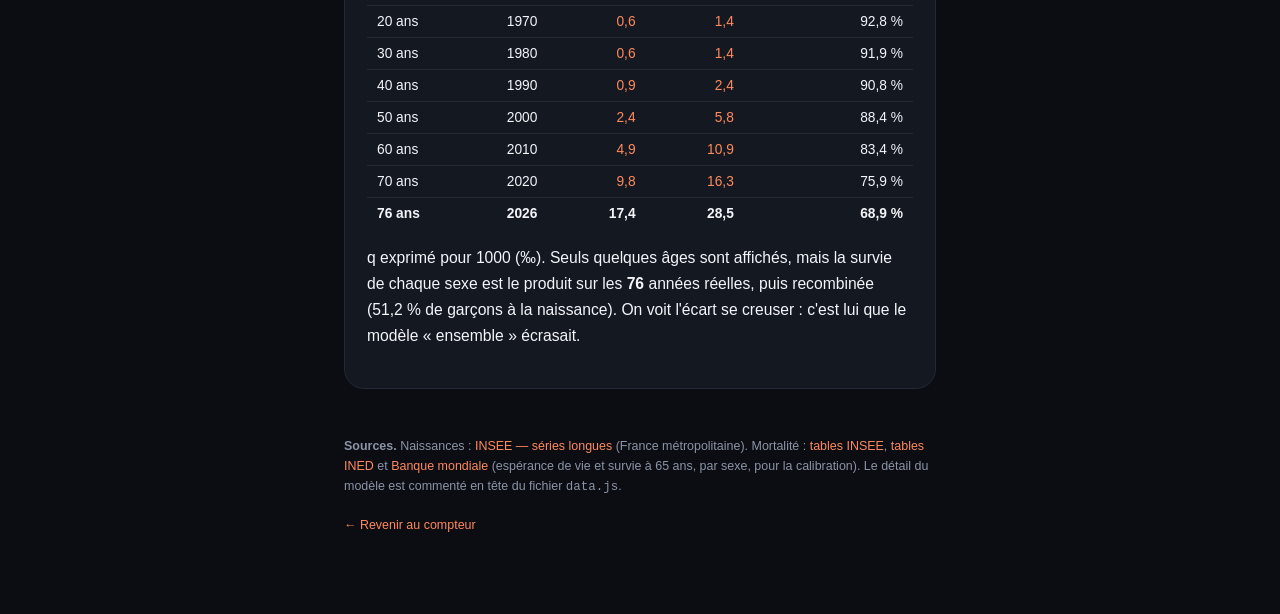
==== commit 37d39698: "data: compteur basé sur les décès réels du fichier INSEE (data.gouv) Au lieu d'estimer, on COMPTE dé" ====
--- a/calcul.html
+++ b/calcul.html
@@ -21,6 +21,15 @@
         avec un exemple que tu peux faire varier.
       </p>
     </header>
+
+    <div class="note" style="margin-top:8px">
+      <strong>Depuis peu&nbsp;: des vrais chiffres.</strong> Le compteur ne se contente
+      plus d'estimer&nbsp;: pour les générations nées en <strong>1970 et après</strong>,
+      il <strong>compte les décès un par un</strong> dans le fichier INSEE des personnes
+      décédées (~26&nbsp;millions d'enregistrements, 1970-2025). Le modèle décrit ci-dessous
+      sert alors uniquement à <strong>projeter l'avenir</strong> (décès pas encore survenus)
+      et à compléter la part d'<strong>avant 1970</strong> des générations plus âgées.
+    </div>
 
     <!-- Étape 0 : la formule -->
     <section class="step">
--- a/style.css
+++ b/style.css
@@ -75,10 +75,52 @@
   margin: 0 auto;
 }
 
+.sexsel {
+  display: flex;
+  gap: 5px;
+  max-width: 460px;
+  margin: 38px auto 0;
+  padding: 5px;
+  background: var(--bg-soft);
+  border: 1px solid var(--line);
+  border-radius: var(--radius);
+}
+
+.sex-opt {
+  flex: 1;
+  background: transparent;
+  border: none;
+  color: var(--muted);
+  font-size: 0.9rem;
+  font-weight: 600;
+  padding: 11px 6px;
+  border-radius: 11px;
+  cursor: pointer;
+  transition: color 0.15s, background 0.15s;
+}
+
+.sex-opt:hover { color: var(--fg); }
+
+.sex-opt.is-active {
+  background: linear-gradient(135deg, var(--accent), var(--accent-soft));
+  color: #fff;
+}
+
+.srcsel { margin-top: 8px; }
+
+.src-note {
+  max-width: 460px;
+  margin: 8px auto 0;
+  font-size: 0.74rem;
+  color: var(--muted);
+  line-height: 1.4;
+  text-align: center;
+}
+
 .form {
   display: flex;
   gap: 10px;
-  margin: 38px auto 0;
+  margin: 12px auto 0;
   max-width: 460px;
 }
 
@@ -207,6 +249,21 @@
 .dot-alive { background: var(--good); }
 
 .bar-caption { font-size: 0.8rem; color: var(--muted); margin: 16px 0 0; }
+
+.chart { margin: 30px 0 0; padding: 0; }
+.chart svg { width: 100%; height: auto; display: block; overflow: visible; }
+.chart-caption { font-size: 0.8rem; color: var(--muted); line-height: 1.5; margin: 14px 0 0; }
+.chart-caption b { color: var(--fg); }
+
+/* éléments SVG du graphe */
+.ch-axis { stroke: var(--line); stroke-width: 1; }
+.ch-tick { fill: var(--muted); font-size: 9px; }
+.ch-line { fill: none; stroke: var(--fg); stroke-width: 1.6; stroke-linejoin: round; }
+.ch-past { fill: var(--accent); opacity: 0.32; }
+.ch-future { fill: var(--muted); opacity: 0.14; }
+.ch-mark { stroke: var(--accent); stroke-width: 1.5; stroke-dasharray: 3 3; }
+.ch-dot { fill: var(--accent); }
+.ch-label { fill: var(--accent-soft); font-size: 10px; font-weight: 700; }
 
 .explain-banner {
   display: flex;
